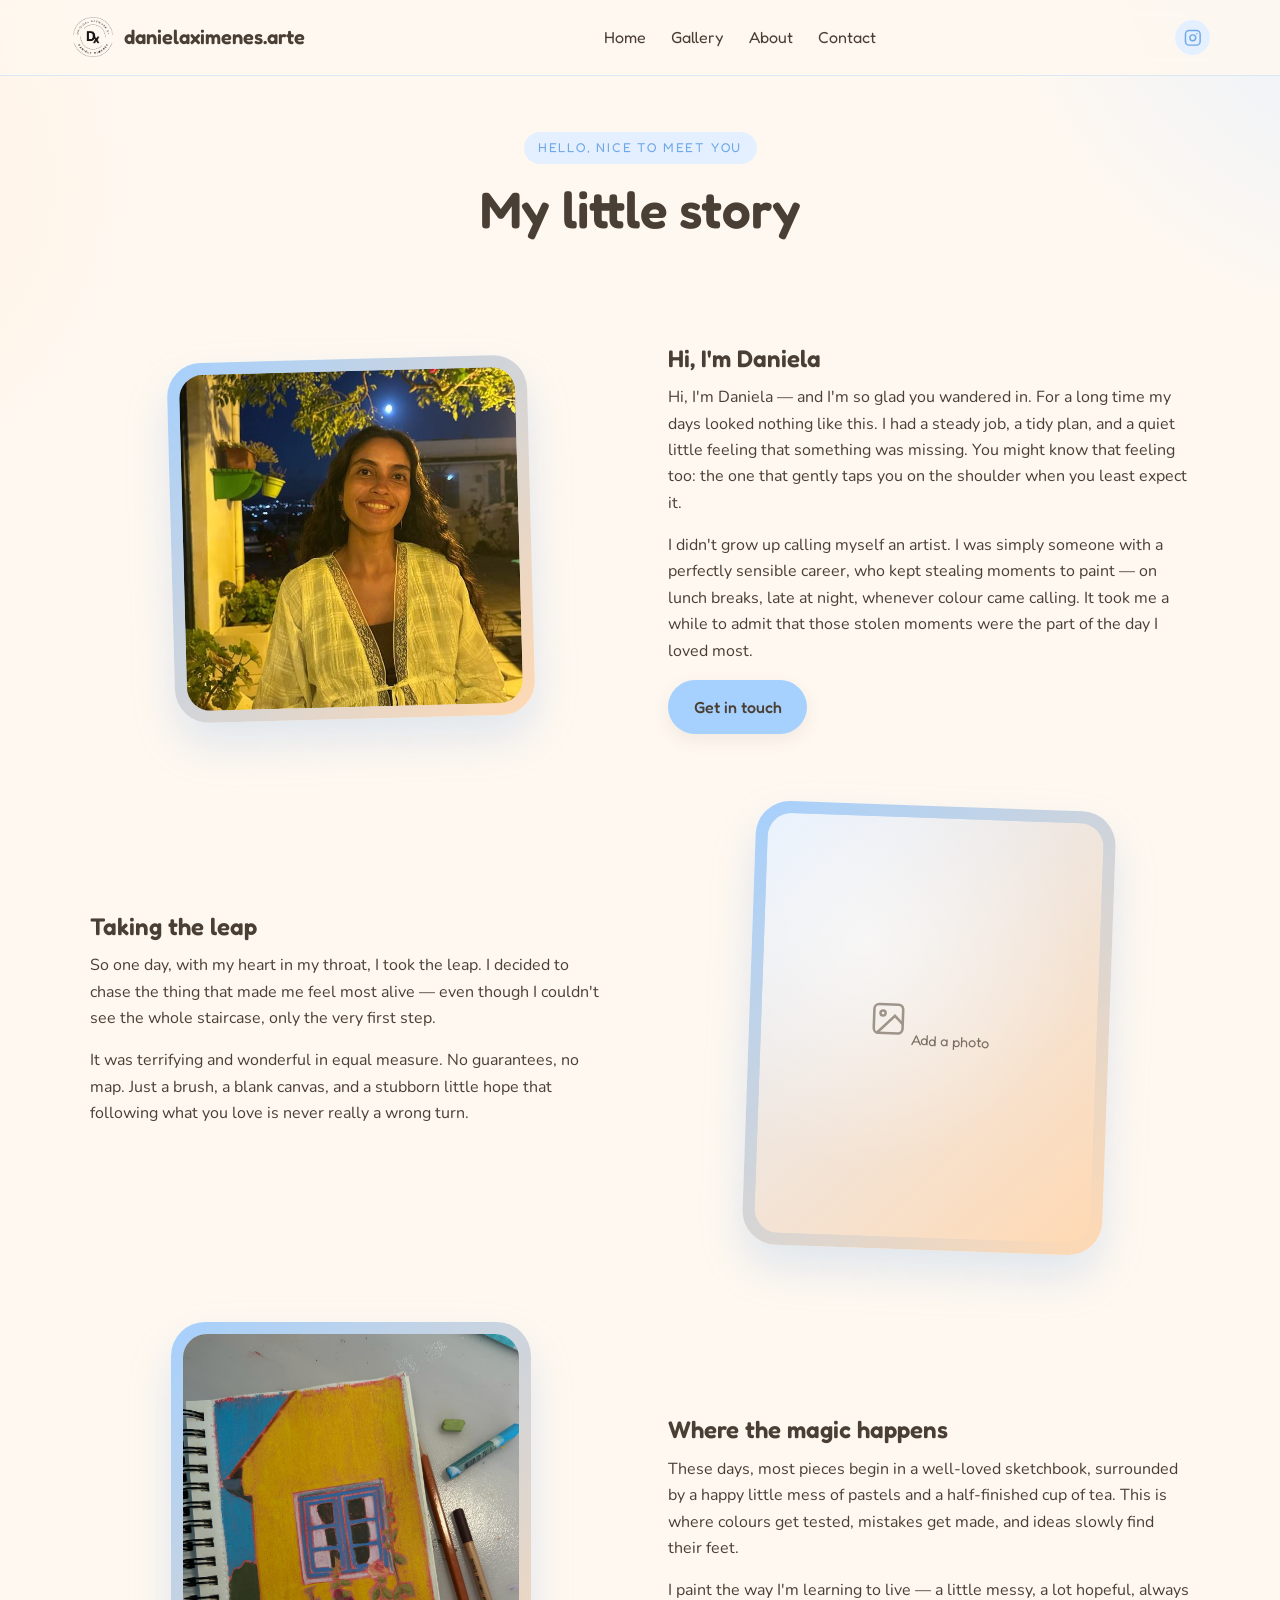
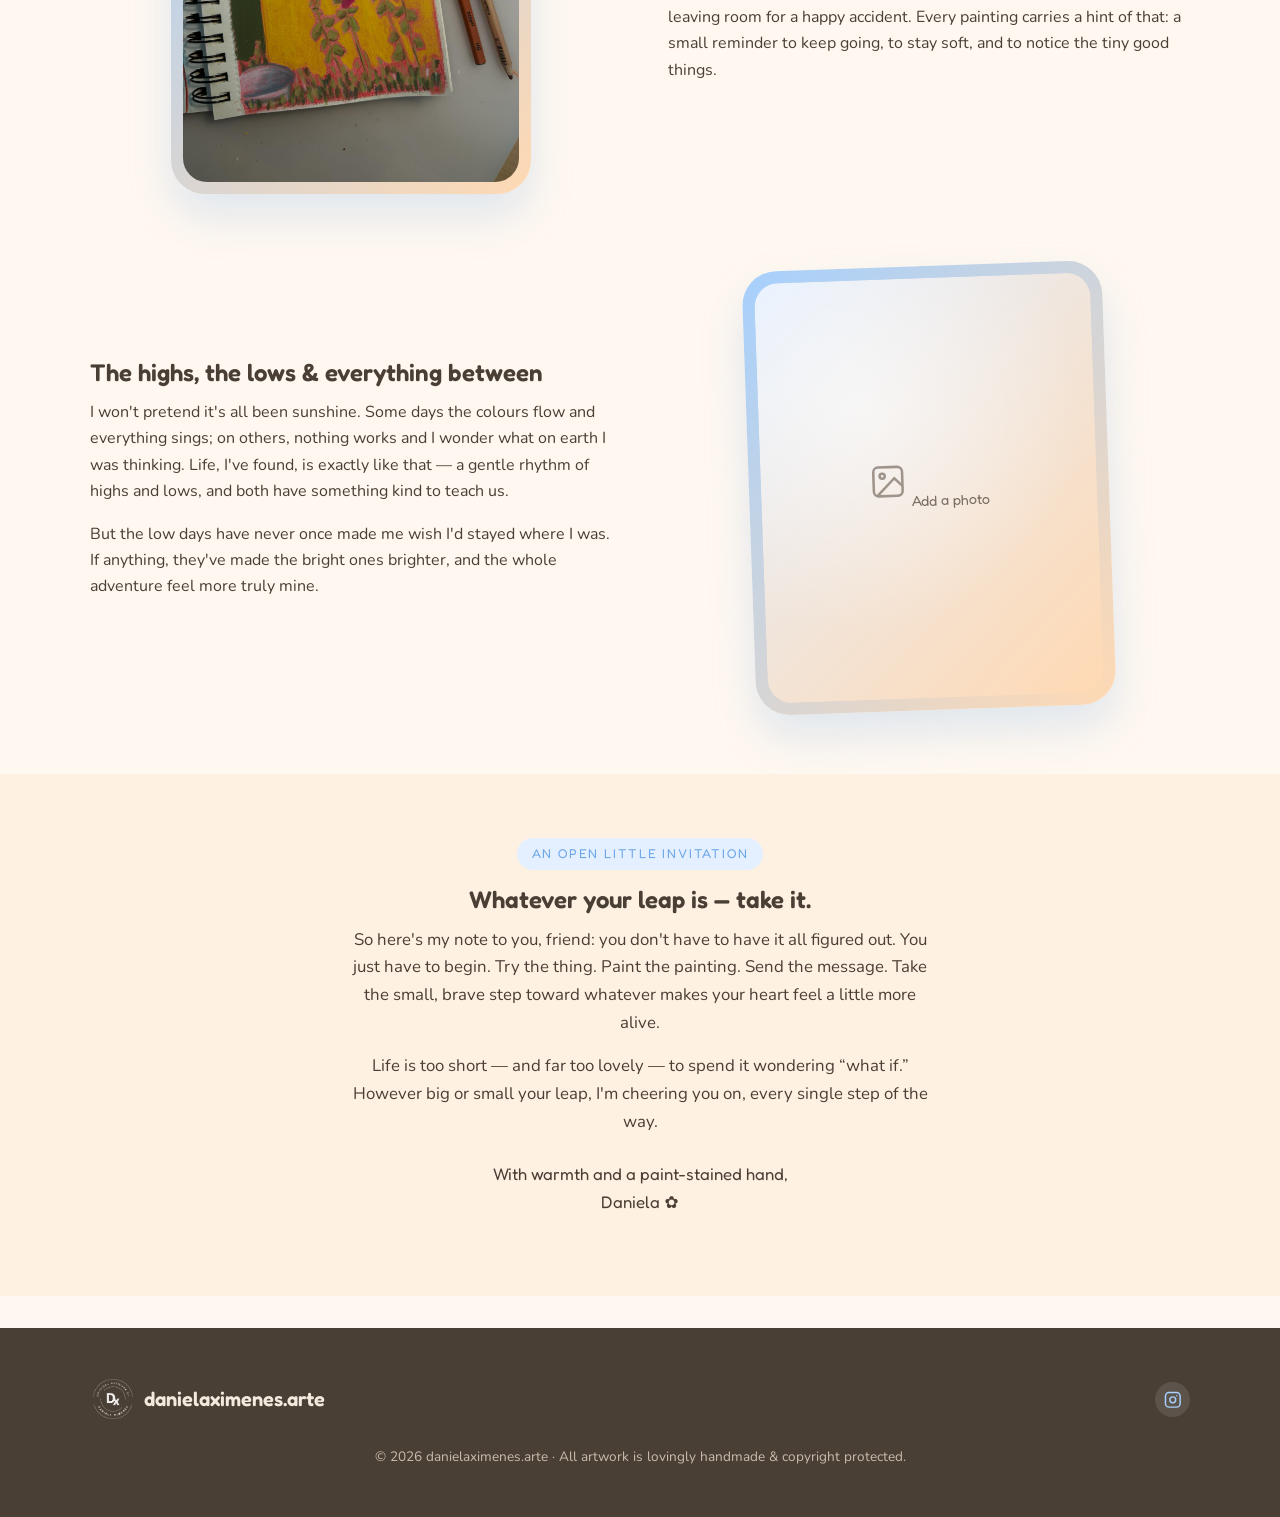
==== about/index.html @ 9afeb51f "Updated to clean browser links" ====
<!DOCTYPE html>
<html lang="en">
<head>
  <meta charset="UTF-8" />
  <meta name="viewport" content="width=device-width, initial-scale=1.0" />
  <title>About — danielaximenes.arte</title>
  <meta name="description" content="The story behind the art of danielaximenes.arte." />
  <link rel="icon" type="image/png" href="/assets/logo.png" />
  <link rel="preconnect" href="https://fonts.googleapis.com" />
  <link rel="preconnect" href="https://fonts.gstatic.com" crossorigin />
  <link href="https://fonts.googleapis.com/css2?family=Fredoka:wght@400;500;600&family=Nunito:wght@400;600;700&display=swap" rel="stylesheet" />
  <link rel="stylesheet" href="/css/styles.css" />
</head>
<body>

  <header class="site-header">
    <div class="container nav">
      <a class="brand-mark" href="/"><img class="brand-logo" src="/assets/logo.png" alt="danielaximenes.arte" /> danielaximenes.arte</a>
      <ul class="nav-links" id="navLinks">
        <li><a href="/">Home</a></li>
        <li><a href="/gallery/">Gallery</a></li>
        <li><a href="/about/">About</a></li>
        <li><a href="/contact/">Contact</a></li>
      </ul>
      <div class="nav-social">
        <a class="icon-link" href="https://www.instagram.com/danielaximenes.arte/" target="_blank" rel="noopener" aria-label="Instagram"><svg viewBox="0 0 24 24" fill="none" stroke="currentColor" stroke-width="2"><rect x="2" y="2" width="20" height="20" rx="5"/><circle cx="12" cy="12" r="4"/><circle cx="17.5" cy="6.5" r="1" fill="currentColor" stroke="none"/></svg></a>
      </div>
      <button class="nav-toggle" id="navToggle" aria-label="Open menu" aria-expanded="false">
        <svg viewBox="0 0 24 24" fill="none" stroke="currentColor" stroke-width="2"><line x1="3" y1="7" x2="21" y2="7"/><line x1="3" y1="12" x2="21" y2="12"/><line x1="3" y1="17" x2="21" y2="17"/></svg>
      </button>
    </div>
  </header>

  <section class="page-hero">
    <div class="container reveal">
      <span class="eyebrow">hello, nice to meet you</span>
      <h1>My little story</h1>
    </div>
  </section>

  <section class="section">
    <div class="container">
      <!-- Row 1: photo | text -->
      <div class="story reveal">
        <div class="photo-frame photo-frame--tilt story-media">
          <img src="/assets/artist-pic.JPG" alt="Daniela, the artist" />
        </div>
        <div class="story-text">
          <h2>Hi, I'm Daniela</h2>
          <p>
            Hi, I'm Daniela — and I'm so glad you wandered in. For a long time my
            days looked nothing like this. I had a steady job, a tidy plan, and a
            quiet little feeling that something was missing. You might know that
            feeling too: the one that gently taps you on the shoulder when you least
            expect it.
          </p>
          <p>
            I didn't grow up calling myself an artist. I was simply someone with a
            perfectly sensible career, who kept stealing moments to paint — on lunch
            breaks, late at night, whenever colour came calling. It took me a while
            to admit that those stolen moments were the part of the day I loved most.
          </p>
          <a class="btn btn-primary" href="/contact/">Get in touch</a>
        </div>
      </div>

      <!-- Row 2: text | photo (placeholder, tilted) -->
      <div class="story reveal">
        <div class="story-text">
          <h2>Taking the leap</h2>
          <p>
            So one day, with my heart in my throat, I took the leap. I decided to
            chase the thing that made me feel most alive — even though I couldn't
            see the whole staircase, only the very first step.
          </p>
          <p>
            It was terrifying and wonderful in equal measure. No guarantees, no map.
            Just a brush, a blank canvas, and a stubborn little hope that following
            what you love is never really a wrong turn.
          </p>
        </div>
        <div class="photo-frame photo-frame--tilt story-media" style="transform: rotate(2deg);">
          <div class="img-placeholder" style="border-radius: calc(var(--radius-lg) - 10px);">
            <div>
              <svg viewBox="0 0 24 24" fill="none" stroke="currentColor" stroke-width="1.6"><rect x="3" y="3" width="18" height="18" rx="3"/><circle cx="8.5" cy="8.5" r="1.6"/><path d="M21 15l-5-5L5 21"/></svg>
              <span>Add a photo</span>
            </div>
          </div>
        </div>
      </div>

      <!-- Row 3: photo | text -->
      <div class="story reveal">
        <div class="photo-frame story-media">
          <img src="/assets/behindthescenes.jpeg" alt="Daniela's sketchbook with a work in progress and pastels" />
        </div>
        <div class="story-text">
          <h2>Where the magic happens</h2>
          <p>
            These days, most pieces begin in a well-loved sketchbook, surrounded by
            a happy little mess of pastels and a half-finished cup of tea. This is
            where colours get tested, mistakes get made, and ideas slowly find their
            feet.
          </p>
          <p>
            I paint the way I'm learning to live — a little messy, a lot hopeful,
            always leaving room for a happy accident. Every painting carries a hint
            of that: a small reminder to keep going, to stay soft, and to notice the
            tiny good things.
          </p>
        </div>
      </div>

      <!-- Row 4: text | photo (placeholder, tilted) -->
      <div class="story reveal">
        <div class="story-text">
          <h2>The highs, the lows &amp; everything between</h2>
          <p>
            I won't pretend it's all been sunshine. Some days the colours flow and
            everything sings; on others, nothing works and I wonder what on earth I
            was thinking. Life, I've found, is exactly like that — a gentle rhythm of
            highs and lows, and both have something kind to teach us.
          </p>
          <p>
            But the low days have never once made me wish I'd stayed where I was. If
            anything, they've made the bright ones brighter, and the whole adventure
            feel more truly mine.
          </p>
        </div>
        <div class="photo-frame photo-frame--tilt story-media" style="transform: rotate(-2deg);">
          <div class="img-placeholder" style="border-radius: calc(var(--radius-lg) - 10px);">
            <div>
              <svg viewBox="0 0 24 24" fill="none" stroke="currentColor" stroke-width="1.6"><rect x="3" y="3" width="18" height="18" rx="3"/><circle cx="8.5" cy="8.5" r="1.6"/><path d="M21 15l-5-5L5 21"/></svg>
              <span>Add a photo</span>
            </div>
          </div>
        </div>
      </div>
    </div>
  </section>

  <section class="section section--warm">
    <div class="container prose reveal" style="text-align:center;">
      <span class="eyebrow">an open little invitation</span>
      <h2>Whatever your leap is — take it.</h2>
      <p>
        So here's my note to you, friend: you don't have to have it all figured out.
        You just have to begin. Try the thing. Paint the painting. Send the message.
        Take the small, brave step toward whatever makes your heart feel a little
        more alive.
      </p>
      <p>
        Life is too short — and far too lovely — to spend it wondering “what if.”
        However big or small your leap, I'm cheering you on, every single step of
        the way.
      </p>
      <p style="margin-top:1.6rem; font-family: var(--font-display);">
        With warmth and a paint-stained hand,<br>Daniela ✿
      </p>
    </div>
  </section>

  <footer class="site-footer">
    <div class="container">
      <div class="footer-grid">
        <a class="brand-mark" href="/" style="color:#F3E9DD;"><img class="brand-logo" src="/assets/logo.png" alt="danielaximenes.arte" /> danielaximenes.arte</a>
        <div class="footer-social">
          <a class="icon-link" href="https://www.instagram.com/danielaximenes.arte/" target="_blank" rel="noopener" aria-label="Instagram"><svg viewBox="0 0 24 24" fill="none" stroke="currentColor" stroke-width="2"><rect x="2" y="2" width="20" height="20" rx="5"/><circle cx="12" cy="12" r="4"/><circle cx="17.5" cy="6.5" r="1" fill="currentColor" stroke="none"/></svg></a>
        </div>
      </div>
      <p class="footer-note">© <span id="year"></span> danielaximenes.arte · All artwork is lovingly handmade &amp; copyright protected.</p>
    </div>
  </footer>

  <script src="/js/main.js"></script>
</body>
</html>
---- css/styles.css ----
/* ============================================================
   danielaximenes.arte — cozy art-exposure site
   Theme lives here. Change the colors/fonts in :root below.
   ============================================================ */

:root {
  /* --- Main color (as requested) --- */
  --brand: #A6D0FD;          /* soft periwinkle blue */
  --brand-deep: #6FA8E8;     /* darker blue for accents/links */
  --brand-soft: #E4F0FF;     /* very pale blue washes */

  /* --- Warm & cozy companions --- */
  --cream: #FFF8F0;          /* page background */
  --cream-2: #FFF1E2;        /* alternating section background */
  --peach: #FFD9B3;          /* warm accent */
  --peach-deep: #F7B27A;     /* warm accent, stronger */
  --ink: #4A3F35;            /* warm brown text */
  --ink-soft: #7A6E62;       /* muted text */

  /* --- Shape & feel --- */
  --radius: 22px;
  --radius-lg: 34px;
  --shadow: 0 14px 30px rgba(74, 63, 53, 0.10);
  --shadow-soft: 0 6px 18px rgba(74, 63, 53, 0.08);
  --shadow-lift: 0 22px 44px rgba(111, 168, 232, 0.22);

  --font-display: "Fredoka", "Quicksand", system-ui, sans-serif;
  --font-body: "Nunito", system-ui, sans-serif;

  --maxw: 1140px;
}

/* gallery page only: plain white background */
body.gallery-page { background: #fff; background-image: none; }

/* ---------- Reset-ish ---------- */
*, *::before, *::after { box-sizing: border-box; }

html { scroll-behavior: smooth; }

body {
  margin: 0;
  font-family: var(--font-body);
  color: var(--ink);
  background: var(--cream);
  line-height: 1.65;
  -webkit-font-smoothing: antialiased;
  /* gentle organic background tint */
  background-image:
    radial-gradient(60rem 60rem at 110% -10%, var(--brand-soft) 0%, transparent 45%),
    radial-gradient(50rem 50rem at -15% 20%, #FFEFDD 0%, transparent 40%);
  background-attachment: fixed;
}

h1, h2, h3 {
  font-family: var(--font-display);
  font-weight: 600;
  line-height: 1.15;
  color: var(--ink);
  margin: 0 0 .5em;
}

p { margin: 0 0 1rem; }

a { color: var(--brand-deep); text-decoration: none; }
a:hover { text-decoration: underline; }

img { max-width: 100%; display: block; }

.container {
  width: 100%;
  max-width: var(--maxw);
  margin: 0 auto;
  padding: 0 1.25rem;
}

.eyebrow {
  display: inline-block;
  font-family: var(--font-display);
  font-size: .8rem;
  letter-spacing: .14em;
  text-transform: uppercase;
  color: var(--brand-deep);
  background: var(--brand-soft);
  padding: .35rem .9rem;
  border-radius: 999px;
  margin-bottom: 1rem;
}

/* ---------- Buttons ---------- */
.btn {
  display: inline-block;
  font-family: var(--font-display);
  font-weight: 500;
  font-size: 1rem;
  padding: .85rem 1.6rem;
  border-radius: 999px;
  border: none;
  cursor: pointer;
  transition: transform .18s ease, box-shadow .18s ease, background .18s ease;
}
.btn:hover { text-decoration: none; transform: translateY(-2px); }

.btn-primary {
  background: var(--brand);
  color: var(--ink);
  box-shadow: var(--shadow-soft);
}
.btn-primary:hover { background: var(--brand-deep); color: #fff; box-shadow: var(--shadow-lift); }

.btn-ghost {
  background: transparent;
  color: var(--ink);
  border: 2px solid var(--peach-deep);
}
.btn-ghost:hover { background: var(--peach); }

/* ============================================================
   HEADER / NAV
   ============================================================ */
.site-header {
  position: sticky;
  top: 0;
  z-index: 50;
  background: rgba(255, 248, 240, 0.82);
  backdrop-filter: blur(10px);
  border-bottom: 1px solid rgba(166, 208, 253, 0.4);
}
.nav {
  display: flex;
  align-items: center;
  justify-content: space-between;
  gap: 1rem;
  padding: .9rem 0;
}
.brand-mark {
  font-family: var(--font-display);
  font-weight: 600;
  font-size: 1.25rem;
  color: var(--ink);
  display: inline-flex;
  align-items: center;
  gap: .5rem;
}
.brand-mark:hover { text-decoration: none; }
.brand-dot {
  width: 1.6rem; height: 1.6rem;
  border-radius: 50%;
  background: var(--brand);
  display: inline-block;
  box-shadow: inset -4px -4px 0 rgba(111,168,232,.35);
}
/* circular badge logo in the header */
.brand-logo {
  height: 46px;
  width: 46px;
  border-radius: 50%;
  display: inline-block;
}
/* footer sits on a dark background, so flip the black logo to white */
.site-footer .brand-logo { filter: brightness(0) invert(1); }

.nav-links {
  display: flex;
  align-items: center;
  gap: 1.6rem;
  list-style: none;
  margin: 0; padding: 0;
}
.nav-links a {
  font-family: var(--font-display);
  color: var(--ink);
  font-size: 1rem;
}
.nav-links a:hover { color: var(--brand-deep); text-decoration: none; }

.nav-social { display: flex; gap: .65rem; align-items: center; }
.icon-link {
  width: 2.2rem; height: 2.2rem;
  display: grid; place-items: center;
  border-radius: 50%;
  background: var(--brand-soft);
  color: var(--brand-deep);
  transition: transform .18s ease, background .18s ease;
}
.icon-link:hover { transform: translateY(-2px) rotate(-6deg); background: var(--brand); color: #fff; text-decoration: none; }
.icon-link svg { width: 1.1rem; height: 1.1rem; }

.nav-toggle {
  display: none;
  background: var(--brand-soft);
  border: none;
  border-radius: 14px;
  width: 2.6rem; height: 2.6rem;
  cursor: pointer;
  color: var(--ink);
}
.nav-toggle svg { width: 1.4rem; height: 1.4rem; margin: 0 auto; }

/* ============================================================
   HERO
   ============================================================ */
.hero { padding: 3.5rem 0 4rem; }
.hero-grid {
  display: grid;
  grid-template-columns: 1.05fr 1fr;
  gap: 3rem;
  align-items: center;
}
.hero h1 {
  font-size: clamp(2.4rem, 5vw, 3.6rem);
}
.hero h1 .squiggle { color: var(--peach-deep); }
.hero-lead {
  font-size: 1.18rem;
  color: var(--ink-soft);
  max-width: 34ch;
}
.hero-cta { display: flex; gap: .9rem; flex-wrap: wrap; margin-top: 1.4rem; }

/* Video placeholder card */
.video-card {
  position: relative;
  border-radius: var(--radius-lg);
  padding: 14px;
  background: linear-gradient(135deg, var(--brand) 0%, var(--peach) 100%);
  box-shadow: var(--shadow-lift);
  transform: rotate(-1.2deg);
}
.video-frame {
  aspect-ratio: 3 / 2;
  border-radius: calc(var(--radius-lg) - 12px);
  background:
    repeating-linear-gradient(45deg, rgba(255,255,255,.35) 0 14px, transparent 14px 28px),
    var(--brand-soft);
  display: grid;
  place-items: center;
  text-align: center;
  overflow: hidden;
  position: relative;            /* anchor the video for the shift below */
}
/* The clip is portrait, so it's taller than this wide box and the top/bottom get
   cropped. We force its true shape (9:16) and slide it with translateY instead of
   object-position (which misbehaves on rotated videos).
   --- TO ADJUST: change the translateY value below ---
   0% shows the very top; more negative pushes the content UP (reveals lower part). */
.video-frame video {
  position: absolute;
  top: 0;
  left: 0;
  width: 100%;
  aspect-ratio: 9 / 16;
  height: auto;
  object-fit: cover;
  transform: translateY(-20%);
}
.play-badge {
  width: 5rem; height: 5rem;
  border-radius: 50%;
  background: #fff;
  display: grid; place-items: center;
  box-shadow: var(--shadow);
  margin: 0 auto .75rem;
}
.play-badge svg { width: 2rem; height: 2rem; color: var(--brand-deep); margin-left: 4px; }
.video-caption { font-family: var(--font-display); color: var(--ink-soft); font-size: .95rem; }
.placeholder-hint { font-size: .8rem; color: var(--ink-soft); opacity: .8; }

/* ============================================================
   SECTIONS
   ============================================================ */
.section { padding: 4rem 0; }
.section--warm { background: var(--cream-2); }
.section-head { text-align: center; max-width: 46ch; margin: 0 auto 2.5rem; }
.section-head h2 { font-size: clamp(1.9rem, 4vw, 2.6rem); }
.section-head p { color: var(--ink-soft); }

/* wavy divider */
.wave-divider { display: block; width: 100%; height: 40px; color: var(--cream-2); }

/* ---------- Gallery grid + cards ---------- */
.gallery-grid {
  display: grid;
  grid-template-columns: repeat(auto-fill, minmax(260px, 1fr));
  gap: 1.8rem;
}
.art-card {
  background: #fff;
  border-radius: var(--radius);
  overflow: hidden;
  box-shadow: var(--shadow-soft);
  transition: transform .2s ease, box-shadow .2s ease;
  display: flex;
  flex-direction: column;
}
.art-card:nth-child(even) { transform: rotate(.6deg); }
.art-card:nth-child(odd)  { transform: rotate(-.6deg); }
.art-card:hover { transform: translateY(-6px) rotate(0); box-shadow: var(--shadow-lift); }

/* the image placeholder (swap the inner div for an <img>) */
.img-placeholder {
  aspect-ratio: 4 / 5;
  background:
    radial-gradient(circle at 30% 30%, rgba(255,255,255,.6), transparent 60%),
    linear-gradient(135deg, var(--brand-soft), var(--peach));
  display: grid;
  place-items: center;
  text-align: center;
  color: var(--ink-soft);
  padding: 1rem;
}
.img-placeholder svg { width: 2.4rem; height: 2.4rem; opacity: .7; margin-bottom: .4rem; }
.img-placeholder span { font-family: var(--font-display); font-size: .9rem; }
.img-placeholder img { width: 100%; height: 100%; object-fit: cover; }

.art-body { padding: 1.1rem 1.25rem 1.4rem; }
.art-body h3 { font-size: 1.2rem; margin-bottom: .3rem; }
.art-meta { font-size: .82rem; color: var(--brand-deep); font-family: var(--font-display); margin-bottom: .5rem; }
.art-desc { color: var(--ink-soft); font-size: .96rem; margin: 0; }

/* ---------- About teaser ---------- */
.about-grid {
  display: grid;
  grid-template-columns: 320px 1fr;
  gap: 2.5rem;
  align-items: center;
}
.portrait-placeholder {
  aspect-ratio: 1 / 1;
  border-radius: var(--radius-lg);
  background: linear-gradient(135deg, var(--peach), var(--brand));
  display: grid; place-items: center;
  color: #fff;
  box-shadow: var(--shadow);
  transform: rotate(-2deg);
}
.portrait-placeholder svg { width: 3rem; height: 3rem; opacity: .85; }

/* ---------- Alternating story rows (About page) ---------- */
.story {
  display: grid;
  grid-template-columns: 1fr 1fr;
  gap: 3.5rem;
  align-items: center;
}
.story + .story { margin-top: 4.5rem; }
.story-media { justify-self: center; width: 100%; max-width: 360px; }

/* warm gradient photo frame (echoes the hero video card) */
.photo-frame {
  border-radius: var(--radius-lg);
  padding: 12px;
  background: linear-gradient(135deg, var(--brand), var(--peach));
  box-shadow: var(--shadow-lift);
}
.photo-frame img {
  display: block;
  width: 100%;
  border-radius: calc(var(--radius-lg) - 10px);
}
/* the behind-the-scenes photo is already shot at an angle, so only this one tilts */
.photo-frame--tilt { transform: rotate(-1.5deg); }

@media (max-width: 760px) {
  .story { grid-template-columns: 1fr; gap: 1.8rem; }
  .story + .story { margin-top: 3rem; }
  .story-media { max-width: 300px; order: -1; }   /* image first on mobile */
}
.about-photo figcaption {
  font-family: var(--font-display);
  color: var(--ink-soft);
  font-size: .85rem;
  text-align: center;
  margin-top: 1rem;
}

/* ---------- Say hello strip ---------- */
.hello {
  background: var(--brand);
  border-radius: var(--radius-lg);
  padding: 3rem 2rem;
  text-align: center;
  box-shadow: var(--shadow);
  background-image: radial-gradient(circle at 0% 0%, rgba(255,255,255,.35), transparent 40%);
}
.hello h2 { color: var(--ink); }
.hello-form {
  display: flex;
  gap: .6rem;
  justify-content: center;
  flex-wrap: wrap;
  margin-top: 1.2rem;
}
.hello-form input {
  font-family: var(--font-body);
  font-size: 1rem;
  padding: .8rem 1.1rem;
  border-radius: 999px;
  border: 2px solid #fff;
  background: #fff;
  min-width: 260px;
  color: var(--ink);
}
.hello-form input:focus { outline: 2px solid var(--brand-deep); }

/* ============================================================
   FOOTER
   ============================================================ */
.site-footer {
  background: var(--ink);
  color: #F3E9DD;
  padding: 3rem 0 2rem;
  margin-top: 2rem;
}
.footer-grid {
  display: flex;
  flex-wrap: wrap;
  gap: 1.5rem;
  justify-content: space-between;
  align-items: center;
}
.site-footer a { color: var(--brand); }
.footer-social { display: flex; gap: .7rem; }
.site-footer .icon-link { background: rgba(255,255,255,.1); color: var(--brand); }
.site-footer .icon-link:hover { background: var(--brand); color: var(--ink); }
.footer-note { font-size: .85rem; color: #C9BCAE; margin-top: 1.5rem; text-align: center; }

/* ============================================================
   Simple page header (stub pages)
   ============================================================ */
.page-hero {
  text-align: center;
  padding: 3.5rem 0 1rem;
}
.page-hero h1 { font-size: clamp(2.2rem, 5vw, 3.2rem); }
.page-hero p { color: var(--ink-soft); max-width: 50ch; margin: 0 auto; }

.prose { max-width: 62ch; margin: 0 auto; }
.prose p { font-size: 1.05rem; }

/* logo flourish where the contact form used to be */
.contact-logo { text-align: center; margin-top: 2.5rem; }
.contact-logo img { width: clamp(180px, 40vw, 260px); height: auto; display: inline-block; }

/* contact rows */
.contact-list { list-style: none; padding: 0; margin: 1.5rem 0; }
.contact-list li {
  display: flex; align-items: center; gap: .8rem;
  background: #fff;
  padding: 1rem 1.2rem;
  border-radius: var(--radius);
  box-shadow: var(--shadow-soft);
  margin-bottom: .8rem;
}
.contact-list .icon-link { flex: none; }

/* ---------- Scroll reveal ---------- */
.reveal { opacity: 0; transform: translateY(18px); transition: opacity .6s ease, transform .6s ease; }
.reveal.is-visible { opacity: 1; transform: none; }
@media (prefers-reduced-motion: reduce) {
  .reveal { opacity: 1; transform: none; transition: none; }
  html { scroll-behavior: auto; }
}

/* ============================================================
   RESPONSIVE
   ============================================================ */
@media (max-width: 860px) {
  .hero-grid { grid-template-columns: 1fr; gap: 2rem; }
  .video-card { transform: rotate(-1deg); max-width: 520px; }
  .about-grid { grid-template-columns: 1fr; }
  .portrait-placeholder { max-width: 260px; margin: 0 auto; }

  .nav-toggle { display: grid; place-items: center; }
  .nav-links {
    display: none;
    position: absolute;
    top: 100%; left: 0; right: 0;
    flex-direction: column;
    gap: .4rem;
    background: var(--cream);
    padding: 1rem 1.25rem 1.4rem;
    box-shadow: var(--shadow);
    border-bottom: 1px solid rgba(166,208,253,.4);
  }
  .nav-links.is-open { display: flex; }
  .nav-social { display: none; }
  .nav { position: relative; }
}
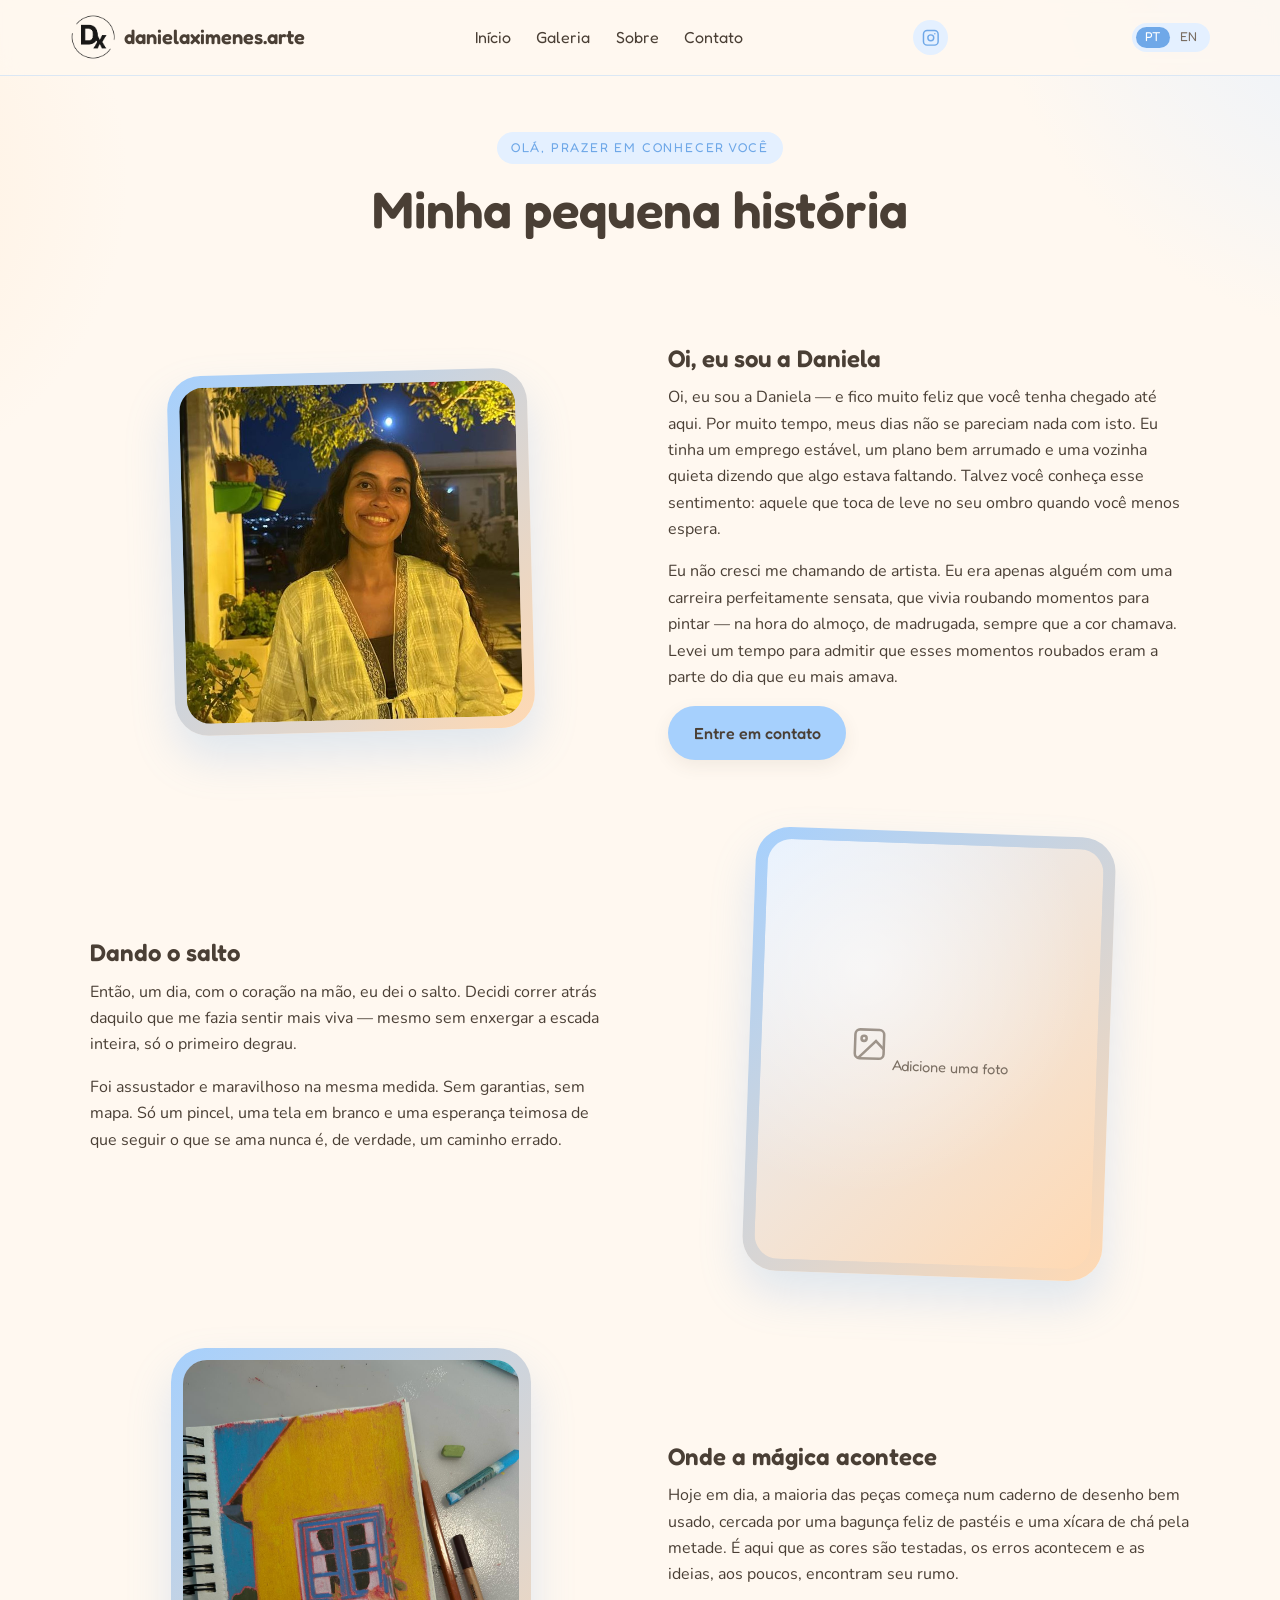
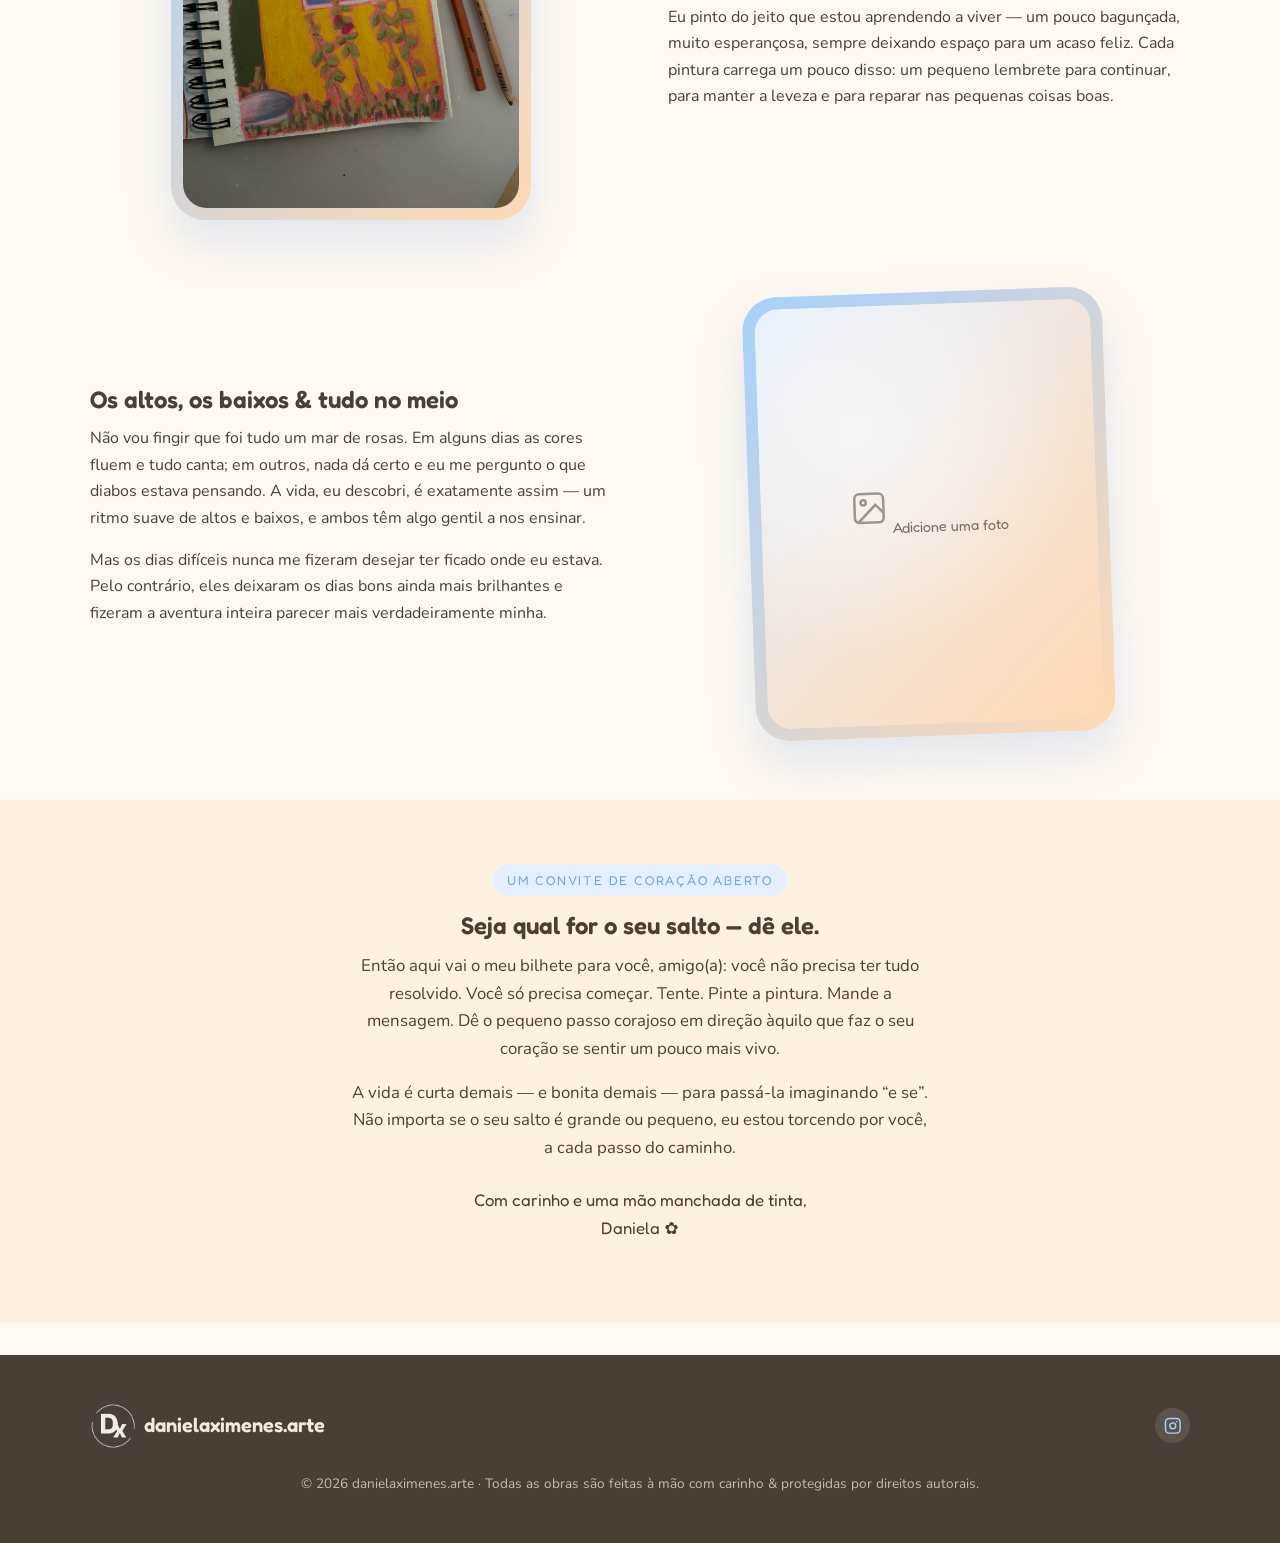
==== commit c9848b30: "EN-PT and new logo" ====
--- a/about/index.html
+++ b/about/index.html
@@ -1,11 +1,11 @@
 <!DOCTYPE html>
-<html lang="en">
+<html lang="pt">
 <head>
   <meta charset="UTF-8" />
   <meta name="viewport" content="width=device-width, initial-scale=1.0" />
-  <title>About — danielaximenes.arte</title>
+  <title data-pt="Sobre — danielaximenes.arte">About — danielaximenes.arte</title>
   <meta name="description" content="The story behind the art of danielaximenes.arte." />
-  <link rel="icon" type="image/png" href="/assets/logo.png" />
+  <link rel="icon" type="image/png" href="/assets/logo-dx.png" />
   <link rel="preconnect" href="https://fonts.googleapis.com" />
   <link rel="preconnect" href="https://fonts.gstatic.com" crossorigin />
   <link href="https://fonts.googleapis.com/css2?family=Fredoka:wght@400;500;600&family=Nunito:wght@400;600;700&display=swap" rel="stylesheet" />
@@ -15,16 +15,19 @@
 
   <header class="site-header">
     <div class="container nav">
-      <a class="brand-mark" href="/"><img class="brand-logo" src="/assets/logo.png" alt="danielaximenes.arte" /> danielaximenes.arte</a>
+      <a class="brand-mark" href="/"><img class="brand-logo" src="/assets/logo-dx.png" alt="danielaximenes.arte" /> danielaximenes.arte</a>
       <ul class="nav-links" id="navLinks">
-        <li><a href="/">Home</a></li>
-        <li><a href="/gallery/">Gallery</a></li>
-        <li><a href="/about/">About</a></li>
-        <li><a href="/contact/">Contact</a></li>
+        <li><a href="/" data-pt="Início">Home</a></li>
+        <li><a href="/gallery/" data-pt="Galeria">Gallery</a></li>
+        <li><a href="/about/" data-pt="Sobre">About</a></li>
+        <li><a href="/contact/" data-pt="Contato">Contact</a></li>
       </ul>
       <div class="nav-social">
         <a class="icon-link" href="https://www.instagram.com/danielaximenes.arte/" target="_blank" rel="noopener" aria-label="Instagram"><svg viewBox="0 0 24 24" fill="none" stroke="currentColor" stroke-width="2"><rect x="2" y="2" width="20" height="20" rx="5"/><circle cx="12" cy="12" r="4"/><circle cx="17.5" cy="6.5" r="1" fill="currentColor" stroke="none"/></svg></a>
       </div>
+      <button class="lang-toggle" id="langToggle" type="button" aria-label="Mudar idioma / Switch language">
+        <span data-lang-opt="pt">PT</span><span data-lang-opt="en">EN</span>
+      </button>
       <button class="nav-toggle" id="navToggle" aria-label="Open menu" aria-expanded="false">
         <svg viewBox="0 0 24 24" fill="none" stroke="currentColor" stroke-width="2"><line x1="3" y1="7" x2="21" y2="7"/><line x1="3" y1="12" x2="21" y2="12"/><line x1="3" y1="17" x2="21" y2="17"/></svg>
       </button>
@@ -33,8 +36,8 @@
 
   <section class="page-hero">
     <div class="container reveal">
-      <span class="eyebrow">hello, nice to meet you</span>
-      <h1>My little story</h1>
+      <span class="eyebrow" data-pt="olá, prazer em conhecer você">hello, nice to meet you</span>
+      <h1 data-pt="Minha pequena história">My little story</h1>
     </div>
   </section>
 
@@ -46,34 +49,34 @@
           <img src="/assets/artist-pic.JPG" alt="Daniela, the artist" />
         </div>
         <div class="story-text">
-          <h2>Hi, I'm Daniela</h2>
-          <p>
+          <h2 data-pt="Oi, eu sou a Daniela">Hi, I'm Daniela</h2>
+          <p data-pt="Oi, eu sou a Daniela — e fico muito feliz que você tenha chegado até aqui. Por muito tempo, meus dias não se pareciam nada com isto. Eu tinha um emprego estável, um plano bem arrumado e uma vozinha quieta dizendo que algo estava faltando. Talvez você conheça esse sentimento: aquele que toca de leve no seu ombro quando você menos espera.">
             Hi, I'm Daniela — and I'm so glad you wandered in. For a long time my
             days looked nothing like this. I had a steady job, a tidy plan, and a
             quiet little feeling that something was missing. You might know that
             feeling too: the one that gently taps you on the shoulder when you least
             expect it.
           </p>
-          <p>
+          <p data-pt="Eu não cresci me chamando de artista. Eu era apenas alguém com uma carreira perfeitamente sensata, que vivia roubando momentos para pintar — na hora do almoço, de madrugada, sempre que a cor chamava. Levei um tempo para admitir que esses momentos roubados eram a parte do dia que eu mais amava.">
             I didn't grow up calling myself an artist. I was simply someone with a
             perfectly sensible career, who kept stealing moments to paint — on lunch
             breaks, late at night, whenever colour came calling. It took me a while
             to admit that those stolen moments were the part of the day I loved most.
           </p>
-          <a class="btn btn-primary" href="/contact/">Get in touch</a>
+          <a class="btn btn-primary" href="/contact/" data-pt="Entre em contato">Get in touch</a>
         </div>
       </div>
 
       <!-- Row 2: text | photo (placeholder, tilted) -->
       <div class="story reveal">
         <div class="story-text">
-          <h2>Taking the leap</h2>
-          <p>
+          <h2 data-pt="Dando o salto">Taking the leap</h2>
+          <p data-pt="Então, um dia, com o coração na mão, eu dei o salto. Decidi correr atrás daquilo que me fazia sentir mais viva — mesmo sem enxergar a escada inteira, só o primeiro degrau.">
             So one day, with my heart in my throat, I took the leap. I decided to
             chase the thing that made me feel most alive — even though I couldn't
             see the whole staircase, only the very first step.
           </p>
-          <p>
+          <p data-pt="Foi assustador e maravilhoso na mesma medida. Sem garantias, sem mapa. Só um pincel, uma tela em branco e uma esperança teimosa de que seguir o que se ama nunca é, de verdade, um caminho errado.">
             It was terrifying and wonderful in equal measure. No guarantees, no map.
             Just a brush, a blank canvas, and a stubborn little hope that following
             what you love is never really a wrong turn.
@@ -83,7 +86,7 @@
           <div class="img-placeholder" style="border-radius: calc(var(--radius-lg) - 10px);">
             <div>
               <svg viewBox="0 0 24 24" fill="none" stroke="currentColor" stroke-width="1.6"><rect x="3" y="3" width="18" height="18" rx="3"/><circle cx="8.5" cy="8.5" r="1.6"/><path d="M21 15l-5-5L5 21"/></svg>
-              <span>Add a photo</span>
+              <span data-pt="Adicione uma foto">Add a photo</span>
             </div>
           </div>
         </div>
@@ -95,14 +98,14 @@
           <img src="/assets/behindthescenes.jpeg" alt="Daniela's sketchbook with a work in progress and pastels" />
         </div>
         <div class="story-text">
-          <h2>Where the magic happens</h2>
-          <p>
+          <h2 data-pt="Onde a mágica acontece">Where the magic happens</h2>
+          <p data-pt="Hoje em dia, a maioria das peças começa num caderno de desenho bem usado, cercada por uma bagunça feliz de pastéis e uma xícara de chá pela metade. É aqui que as cores são testadas, os erros acontecem e as ideias, aos poucos, encontram seu rumo.">
             These days, most pieces begin in a well-loved sketchbook, surrounded by
             a happy little mess of pastels and a half-finished cup of tea. This is
             where colours get tested, mistakes get made, and ideas slowly find their
             feet.
           </p>
-          <p>
+          <p data-pt="Eu pinto do jeito que estou aprendendo a viver — um pouco bagunçada, muito esperançosa, sempre deixando espaço para um acaso feliz. Cada pintura carrega um pouco disso: um pequeno lembrete para continuar, para manter a leveza e para reparar nas pequenas coisas boas.">
             I paint the way I'm learning to live — a little messy, a lot hopeful,
             always leaving room for a happy accident. Every painting carries a hint
             of that: a small reminder to keep going, to stay soft, and to notice the
@@ -114,14 +117,14 @@
       <!-- Row 4: text | photo (placeholder, tilted) -->
       <div class="story reveal">
         <div class="story-text">
-          <h2>The highs, the lows &amp; everything between</h2>
-          <p>
+          <h2 data-pt="Os altos, os baixos &amp; tudo no meio">The highs, the lows &amp; everything between</h2>
+          <p data-pt="Não vou fingir que foi tudo um mar de rosas. Em alguns dias as cores fluem e tudo canta; em outros, nada dá certo e eu me pergunto o que diabos estava pensando. A vida, eu descobri, é exatamente assim — um ritmo suave de altos e baixos, e ambos têm algo gentil a nos ensinar.">
             I won't pretend it's all been sunshine. Some days the colours flow and
             everything sings; on others, nothing works and I wonder what on earth I
             was thinking. Life, I've found, is exactly like that — a gentle rhythm of
             highs and lows, and both have something kind to teach us.
           </p>
-          <p>
+          <p data-pt="Mas os dias difíceis nunca me fizeram desejar ter ficado onde eu estava. Pelo contrário, eles deixaram os dias bons ainda mais brilhantes e fizeram a aventura inteira parecer mais verdadeiramente minha.">
             But the low days have never once made me wish I'd stayed where I was. If
             anything, they've made the bright ones brighter, and the whole adventure
             feel more truly mine.
@@ -131,7 +134,7 @@
           <div class="img-placeholder" style="border-radius: calc(var(--radius-lg) - 10px);">
             <div>
               <svg viewBox="0 0 24 24" fill="none" stroke="currentColor" stroke-width="1.6"><rect x="3" y="3" width="18" height="18" rx="3"/><circle cx="8.5" cy="8.5" r="1.6"/><path d="M21 15l-5-5L5 21"/></svg>
-              <span>Add a photo</span>
+              <span data-pt="Adicione uma foto">Add a photo</span>
             </div>
           </div>
         </div>
@@ -141,20 +144,20 @@
 
   <section class="section section--warm">
     <div class="container prose reveal" style="text-align:center;">
-      <span class="eyebrow">an open little invitation</span>
-      <h2>Whatever your leap is — take it.</h2>
-      <p>
+      <span class="eyebrow" data-pt="um convite de coração aberto">an open little invitation</span>
+      <h2 data-pt="Seja qual for o seu salto — dê ele.">Whatever your leap is — take it.</h2>
+      <p data-pt="Então aqui vai o meu bilhete para você, amigo(a): você não precisa ter tudo resolvido. Você só precisa começar. Tente. Pinte a pintura. Mande a mensagem. Dê o pequeno passo corajoso em direção àquilo que faz o seu coração se sentir um pouco mais vivo.">
         So here's my note to you, friend: you don't have to have it all figured out.
         You just have to begin. Try the thing. Paint the painting. Send the message.
         Take the small, brave step toward whatever makes your heart feel a little
         more alive.
       </p>
-      <p>
+      <p data-pt="A vida é curta demais — e bonita demais — para passá-la imaginando “e se”. Não importa se o seu salto é grande ou pequeno, eu estou torcendo por você, a cada passo do caminho.">
         Life is too short — and far too lovely — to spend it wondering “what if.”
         However big or small your leap, I'm cheering you on, every single step of
         the way.
       </p>
-      <p style="margin-top:1.6rem; font-family: var(--font-display);">
+      <p style="margin-top:1.6rem; font-family: var(--font-display);" data-pt="Com carinho e uma mão manchada de tinta,<br>Daniela ✿">
         With warmth and a paint-stained hand,<br>Daniela ✿
       </p>
     </div>
@@ -163,12 +166,12 @@
   <footer class="site-footer">
     <div class="container">
       <div class="footer-grid">
-        <a class="brand-mark" href="/" style="color:#F3E9DD;"><img class="brand-logo" src="/assets/logo.png" alt="danielaximenes.arte" /> danielaximenes.arte</a>
+        <a class="brand-mark" href="/" style="color:#F3E9DD;"><img class="brand-logo" src="/assets/logo-dx.png" alt="danielaximenes.arte" /> danielaximenes.arte</a>
         <div class="footer-social">
           <a class="icon-link" href="https://www.instagram.com/danielaximenes.arte/" target="_blank" rel="noopener" aria-label="Instagram"><svg viewBox="0 0 24 24" fill="none" stroke="currentColor" stroke-width="2"><rect x="2" y="2" width="20" height="20" rx="5"/><circle cx="12" cy="12" r="4"/><circle cx="17.5" cy="6.5" r="1" fill="currentColor" stroke="none"/></svg></a>
         </div>
       </div>
-      <p class="footer-note">© <span id="year"></span> danielaximenes.arte · All artwork is lovingly handmade &amp; copyright protected.</p>
+      <p class="footer-note" data-pt="© <span id='year'></span> danielaximenes.arte · Todas as obras são feitas à mão com carinho &amp; protegidas por direitos autorais.">© <span id="year"></span> danielaximenes.arte · All artwork is lovingly handmade &amp; copyright protected.</p>
     </div>
   </footer>
 
--- a/css/styles.css
+++ b/css/styles.css
@@ -486,4 +486,35 @@
   .nav-links.is-open { display: flex; }
   .nav-social { display: none; }
   .nav { position: relative; }
-}
+  .lang-toggle { margin-left: auto; margin-right: .4rem; }
+}
+
+/* ============================================================
+   LANGUAGE TOGGLE (PT / EN)
+   ============================================================ */
+.lang-toggle {
+  display: inline-flex;
+  align-items: center;
+  gap: .1rem;
+  margin-left: .9rem;
+  padding: .25rem;
+  border: none;
+  border-radius: 999px;
+  background: var(--brand-soft);
+  font-family: var(--font-display);
+  font-size: .8rem;
+  line-height: 1;
+  cursor: pointer;
+  transition: background .2s ease;
+}
+.lang-toggle:hover { background: var(--brand); }
+.lang-toggle [data-lang-opt] {
+  padding: .26rem .55rem;
+  border-radius: 999px;
+  color: var(--ink-soft);
+  transition: background .2s ease, color .2s ease;
+}
+.lang-toggle [data-lang-opt].is-active {
+  background: var(--brand-deep);
+  color: #fff;
+}
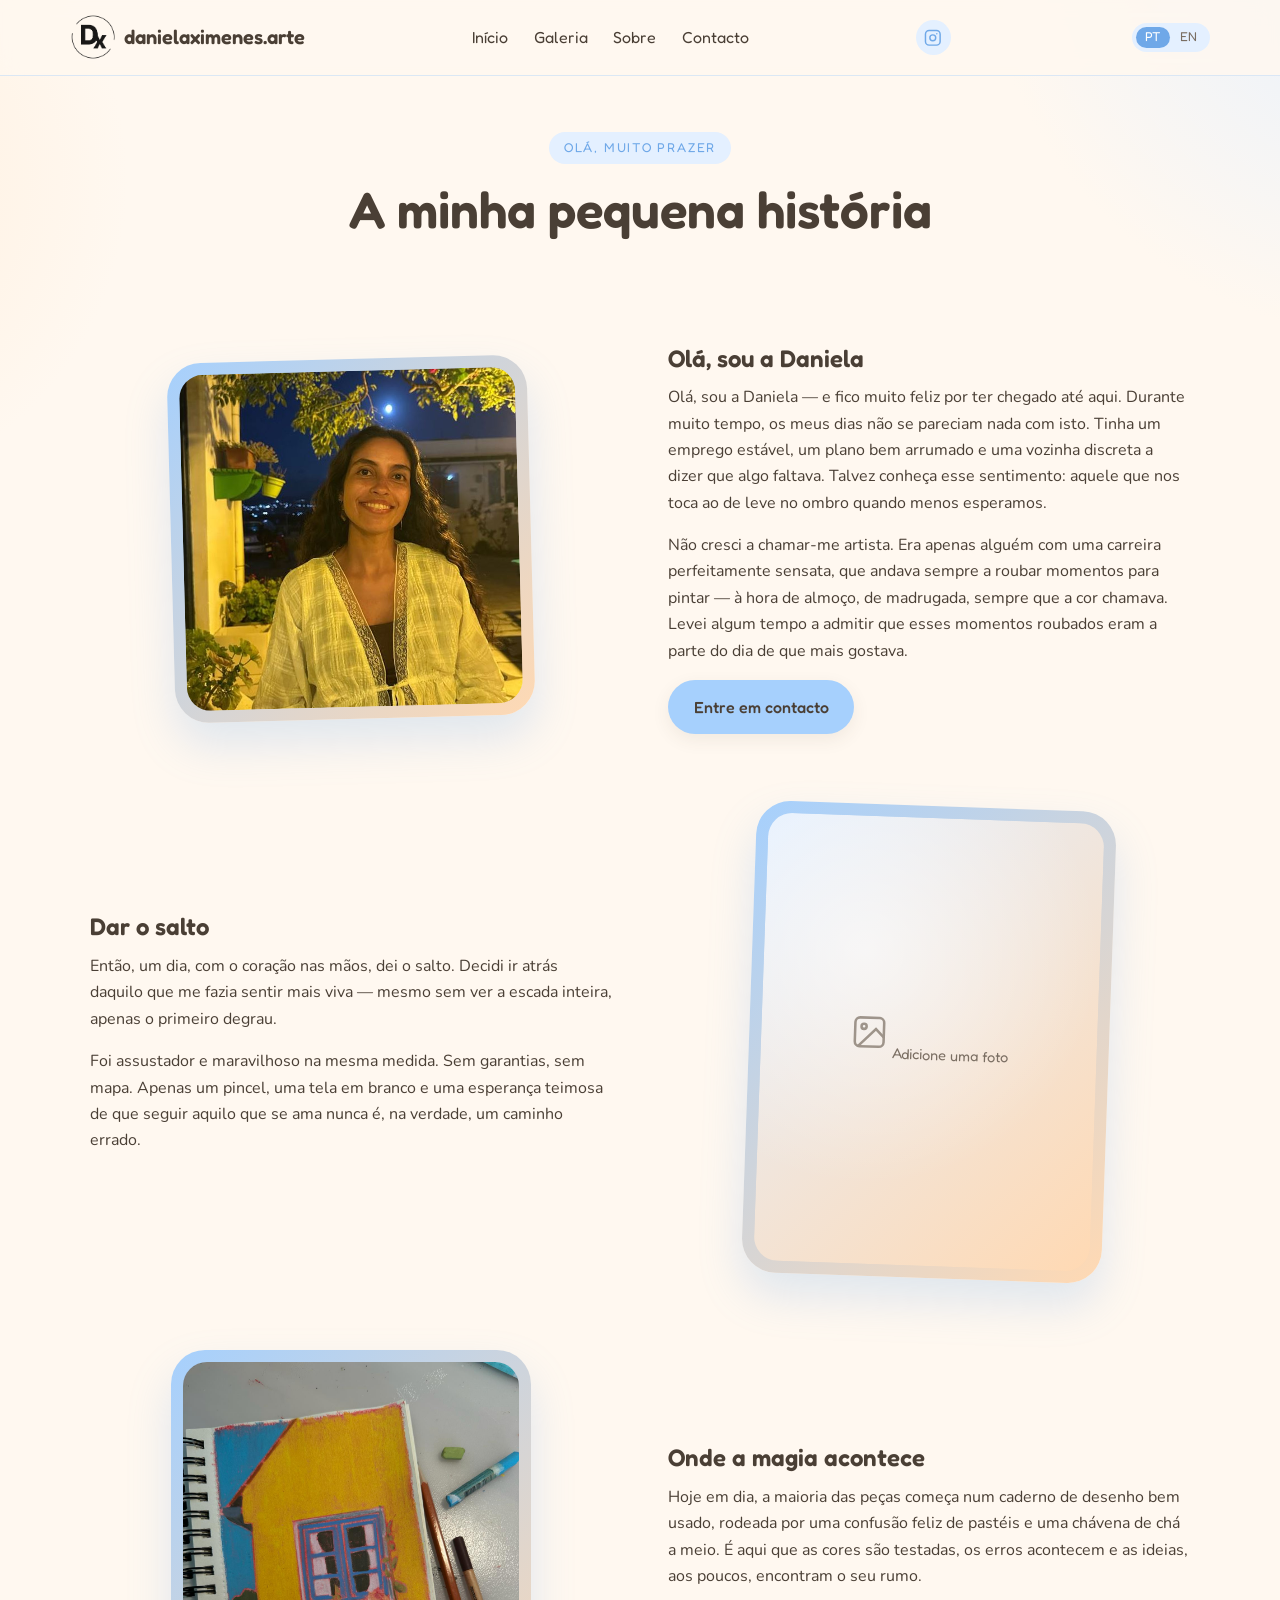
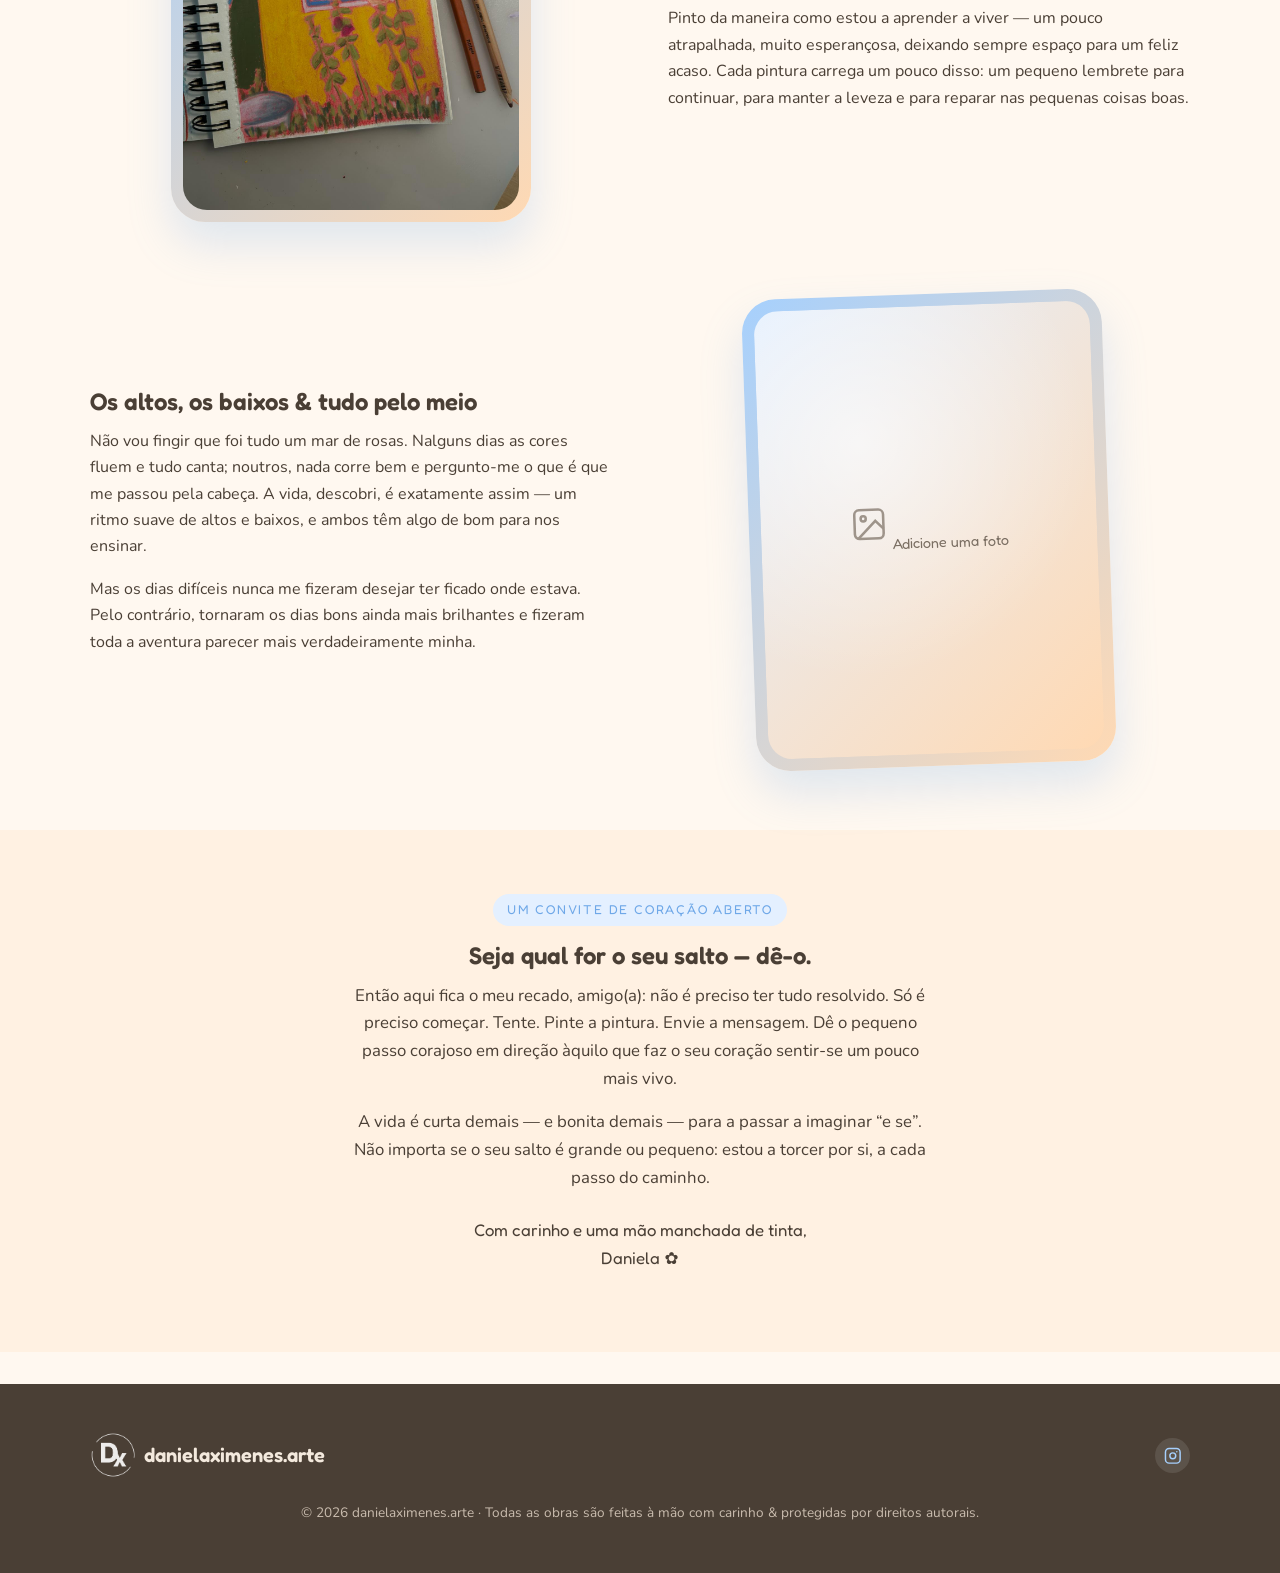
==== commit 2f7896f8: "Corrected portuguese, compressed pictures" ====
--- a/about/index.html
+++ b/about/index.html
@@ -9,7 +9,7 @@
   <link rel="preconnect" href="https://fonts.googleapis.com" />
   <link rel="preconnect" href="https://fonts.gstatic.com" crossorigin />
   <link href="https://fonts.googleapis.com/css2?family=Fredoka:wght@400;500;600&family=Nunito:wght@400;600;700&display=swap" rel="stylesheet" />
-  <link rel="stylesheet" href="/css/styles.css" />
+  <link rel="stylesheet" href="/css/styles.css?v=4" />
 </head>
 <body>
 
@@ -20,7 +20,7 @@
         <li><a href="/" data-pt="Início">Home</a></li>
         <li><a href="/gallery/" data-pt="Galeria">Gallery</a></li>
         <li><a href="/about/" data-pt="Sobre">About</a></li>
-        <li><a href="/contact/" data-pt="Contato">Contact</a></li>
+        <li><a href="/contact/" data-pt="Contacto">Contact</a></li>
       </ul>
       <div class="nav-social">
         <a class="icon-link" href="https://www.instagram.com/danielaximenes.arte/" target="_blank" rel="noopener" aria-label="Instagram"><svg viewBox="0 0 24 24" fill="none" stroke="currentColor" stroke-width="2"><rect x="2" y="2" width="20" height="20" rx="5"/><circle cx="12" cy="12" r="4"/><circle cx="17.5" cy="6.5" r="1" fill="currentColor" stroke="none"/></svg></a>
@@ -36,8 +36,8 @@
 
   <section class="page-hero">
     <div class="container reveal">
-      <span class="eyebrow" data-pt="olá, prazer em conhecer você">hello, nice to meet you</span>
-      <h1 data-pt="Minha pequena história">My little story</h1>
+      <span class="eyebrow" data-pt="olá, muito prazer">hello, nice to meet you</span>
+      <h1 data-pt="A minha pequena história">My little story</h1>
     </div>
   </section>
 
@@ -49,34 +49,34 @@
           <img src="/assets/artist-pic.JPG" alt="Daniela, the artist" />
         </div>
         <div class="story-text">
-          <h2 data-pt="Oi, eu sou a Daniela">Hi, I'm Daniela</h2>
-          <p data-pt="Oi, eu sou a Daniela — e fico muito feliz que você tenha chegado até aqui. Por muito tempo, meus dias não se pareciam nada com isto. Eu tinha um emprego estável, um plano bem arrumado e uma vozinha quieta dizendo que algo estava faltando. Talvez você conheça esse sentimento: aquele que toca de leve no seu ombro quando você menos espera.">
+          <h2 data-pt="Olá, sou a Daniela">Hi, I'm Daniela</h2>
+          <p data-pt="Olá, sou a Daniela — e fico muito feliz por ter chegado até aqui. Durante muito tempo, os meus dias não se pareciam nada com isto. Tinha um emprego estável, um plano bem arrumado e uma vozinha discreta a dizer que algo faltava. Talvez conheça esse sentimento: aquele que nos toca ao de leve no ombro quando menos esperamos.">
             Hi, I'm Daniela — and I'm so glad you wandered in. For a long time my
             days looked nothing like this. I had a steady job, a tidy plan, and a
             quiet little feeling that something was missing. You might know that
             feeling too: the one that gently taps you on the shoulder when you least
             expect it.
           </p>
-          <p data-pt="Eu não cresci me chamando de artista. Eu era apenas alguém com uma carreira perfeitamente sensata, que vivia roubando momentos para pintar — na hora do almoço, de madrugada, sempre que a cor chamava. Levei um tempo para admitir que esses momentos roubados eram a parte do dia que eu mais amava.">
+          <p data-pt="Não cresci a chamar-me artista. Era apenas alguém com uma carreira perfeitamente sensata, que andava sempre a roubar momentos para pintar — à hora de almoço, de madrugada, sempre que a cor chamava. Levei algum tempo a admitir que esses momentos roubados eram a parte do dia de que mais gostava.">
             I didn't grow up calling myself an artist. I was simply someone with a
             perfectly sensible career, who kept stealing moments to paint — on lunch
             breaks, late at night, whenever colour came calling. It took me a while
             to admit that those stolen moments were the part of the day I loved most.
           </p>
-          <a class="btn btn-primary" href="/contact/" data-pt="Entre em contato">Get in touch</a>
+          <a class="btn btn-primary" href="/contact/" data-pt="Entre em contacto">Get in touch</a>
         </div>
       </div>
 
       <!-- Row 2: text | photo (placeholder, tilted) -->
       <div class="story reveal">
         <div class="story-text">
-          <h2 data-pt="Dando o salto">Taking the leap</h2>
-          <p data-pt="Então, um dia, com o coração na mão, eu dei o salto. Decidi correr atrás daquilo que me fazia sentir mais viva — mesmo sem enxergar a escada inteira, só o primeiro degrau.">
+          <h2 data-pt="Dar o salto">Taking the leap</h2>
+          <p data-pt="Então, um dia, com o coração nas mãos, dei o salto. Decidi ir atrás daquilo que me fazia sentir mais viva — mesmo sem ver a escada inteira, apenas o primeiro degrau.">
             So one day, with my heart in my throat, I took the leap. I decided to
             chase the thing that made me feel most alive — even though I couldn't
             see the whole staircase, only the very first step.
           </p>
-          <p data-pt="Foi assustador e maravilhoso na mesma medida. Sem garantias, sem mapa. Só um pincel, uma tela em branco e uma esperança teimosa de que seguir o que se ama nunca é, de verdade, um caminho errado.">
+          <p data-pt="Foi assustador e maravilhoso na mesma medida. Sem garantias, sem mapa. Apenas um pincel, uma tela em branco e uma esperança teimosa de que seguir aquilo que se ama nunca é, na verdade, um caminho errado.">
             It was terrifying and wonderful in equal measure. No guarantees, no map.
             Just a brush, a blank canvas, and a stubborn little hope that following
             what you love is never really a wrong turn.
@@ -98,14 +98,14 @@
           <img src="/assets/behindthescenes.jpeg" alt="Daniela's sketchbook with a work in progress and pastels" />
         </div>
         <div class="story-text">
-          <h2 data-pt="Onde a mágica acontece">Where the magic happens</h2>
-          <p data-pt="Hoje em dia, a maioria das peças começa num caderno de desenho bem usado, cercada por uma bagunça feliz de pastéis e uma xícara de chá pela metade. É aqui que as cores são testadas, os erros acontecem e as ideias, aos poucos, encontram seu rumo.">
+          <h2 data-pt="Onde a magia acontece">Where the magic happens</h2>
+          <p data-pt="Hoje em dia, a maioria das peças começa num caderno de desenho bem usado, rodeada por uma confusão feliz de pastéis e uma chávena de chá a meio. É aqui que as cores são testadas, os erros acontecem e as ideias, aos poucos, encontram o seu rumo.">
             These days, most pieces begin in a well-loved sketchbook, surrounded by
             a happy little mess of pastels and a half-finished cup of tea. This is
             where colours get tested, mistakes get made, and ideas slowly find their
             feet.
           </p>
-          <p data-pt="Eu pinto do jeito que estou aprendendo a viver — um pouco bagunçada, muito esperançosa, sempre deixando espaço para um acaso feliz. Cada pintura carrega um pouco disso: um pequeno lembrete para continuar, para manter a leveza e para reparar nas pequenas coisas boas.">
+          <p data-pt="Pinto da maneira como estou a aprender a viver — um pouco atrapalhada, muito esperançosa, deixando sempre espaço para um feliz acaso. Cada pintura carrega um pouco disso: um pequeno lembrete para continuar, para manter a leveza e para reparar nas pequenas coisas boas.">
             I paint the way I'm learning to live — a little messy, a lot hopeful,
             always leaving room for a happy accident. Every painting carries a hint
             of that: a small reminder to keep going, to stay soft, and to notice the
@@ -117,14 +117,14 @@
       <!-- Row 4: text | photo (placeholder, tilted) -->
       <div class="story reveal">
         <div class="story-text">
-          <h2 data-pt="Os altos, os baixos &amp; tudo no meio">The highs, the lows &amp; everything between</h2>
-          <p data-pt="Não vou fingir que foi tudo um mar de rosas. Em alguns dias as cores fluem e tudo canta; em outros, nada dá certo e eu me pergunto o que diabos estava pensando. A vida, eu descobri, é exatamente assim — um ritmo suave de altos e baixos, e ambos têm algo gentil a nos ensinar.">
+          <h2 data-pt="Os altos, os baixos &amp; tudo pelo meio">The highs, the lows &amp; everything between</h2>
+          <p data-pt="Não vou fingir que foi tudo um mar de rosas. Nalguns dias as cores fluem e tudo canta; noutros, nada corre bem e pergunto-me o que é que me passou pela cabeça. A vida, descobri, é exatamente assim — um ritmo suave de altos e baixos, e ambos têm algo de bom para nos ensinar.">
             I won't pretend it's all been sunshine. Some days the colours flow and
             everything sings; on others, nothing works and I wonder what on earth I
             was thinking. Life, I've found, is exactly like that — a gentle rhythm of
             highs and lows, and both have something kind to teach us.
           </p>
-          <p data-pt="Mas os dias difíceis nunca me fizeram desejar ter ficado onde eu estava. Pelo contrário, eles deixaram os dias bons ainda mais brilhantes e fizeram a aventura inteira parecer mais verdadeiramente minha.">
+          <p data-pt="Mas os dias difíceis nunca me fizeram desejar ter ficado onde estava. Pelo contrário, tornaram os dias bons ainda mais brilhantes e fizeram toda a aventura parecer mais verdadeiramente minha.">
             But the low days have never once made me wish I'd stayed where I was. If
             anything, they've made the bright ones brighter, and the whole adventure
             feel more truly mine.
@@ -145,14 +145,14 @@
   <section class="section section--warm">
     <div class="container prose reveal" style="text-align:center;">
       <span class="eyebrow" data-pt="um convite de coração aberto">an open little invitation</span>
-      <h2 data-pt="Seja qual for o seu salto — dê ele.">Whatever your leap is — take it.</h2>
-      <p data-pt="Então aqui vai o meu bilhete para você, amigo(a): você não precisa ter tudo resolvido. Você só precisa começar. Tente. Pinte a pintura. Mande a mensagem. Dê o pequeno passo corajoso em direção àquilo que faz o seu coração se sentir um pouco mais vivo.">
+      <h2 data-pt="Seja qual for o seu salto — dê-o.">Whatever your leap is — take it.</h2>
+      <p data-pt="Então aqui fica o meu recado, amigo(a): não é preciso ter tudo resolvido. Só é preciso começar. Tente. Pinte a pintura. Envie a mensagem. Dê o pequeno passo corajoso em direção àquilo que faz o seu coração sentir-se um pouco mais vivo.">
         So here's my note to you, friend: you don't have to have it all figured out.
         You just have to begin. Try the thing. Paint the painting. Send the message.
         Take the small, brave step toward whatever makes your heart feel a little
         more alive.
       </p>
-      <p data-pt="A vida é curta demais — e bonita demais — para passá-la imaginando “e se”. Não importa se o seu salto é grande ou pequeno, eu estou torcendo por você, a cada passo do caminho.">
+      <p data-pt="A vida é curta demais — e bonita demais — para a passar a imaginar “e se”. Não importa se o seu salto é grande ou pequeno: estou a torcer por si, a cada passo do caminho.">
         Life is too short — and far too lovely — to spend it wondering “what if.”
         However big or small your leap, I'm cheering you on, every single step of
         the way.
@@ -175,6 +175,6 @@
     </div>
   </footer>
 
-  <script src="/js/main.js"></script>
+  <script src="/js/main.js?v=4"></script>
 </body>
 </html>
--- a/css/styles.css
+++ b/css/styles.css
@@ -299,7 +299,7 @@
 
 /* the image placeholder (swap the inner div for an <img>) */
 .img-placeholder {
-  aspect-ratio: 4 / 5;
+  aspect-ratio: 3 / 4;
   background:
     radial-gradient(circle at 30% 30%, rgba(255,255,255,.6), transparent 60%),
     linear-gradient(135deg, var(--brand-soft), var(--peach));
@@ -307,7 +307,6 @@
   place-items: center;
   text-align: center;
   color: var(--ink-soft);
-  padding: 1rem;
 }
 .img-placeholder svg { width: 2.4rem; height: 2.4rem; opacity: .7; margin-bottom: .4rem; }
 .img-placeholder span { font-family: var(--font-display); font-size: .9rem; }
@@ -315,8 +314,8 @@
 
 .art-body { padding: 1.1rem 1.25rem 1.4rem; }
 .art-body h3 { font-size: 1.2rem; margin-bottom: .3rem; }
-.art-meta { font-size: .82rem; color: var(--brand-deep); font-family: var(--font-display); margin-bottom: .5rem; }
-.art-desc { color: var(--ink-soft); font-size: .96rem; margin: 0; }
+.art-material, .art-size { font-size: .9rem; color: var(--ink-soft); margin: 0 0 .15rem; }
+.art-price { font-family: var(--font-display); font-weight: 600; color: var(--brand-deep); margin: .55rem 0 0; }
 
 /* ---------- About teaser ---------- */
 .about-grid {
@@ -518,3 +517,112 @@
   background: var(--brand-deep);
   color: #fff;
 }
+
+/* ============================================================
+   ARTWORK LIGHTBOX (click a painting → window)
+   ============================================================ */
+body.no-scroll { overflow: hidden; }
+
+.art-card { cursor: pointer; }
+.art-card:focus-visible { outline: 3px solid var(--brand-deep); outline-offset: 3px; }
+
+.lightbox {
+  position: fixed;
+  inset: 0;
+  z-index: 100;
+  display: flex;
+  align-items: center;
+  justify-content: center;
+  padding: 1.2rem;
+}
+.lightbox[hidden] { display: none; }
+.lightbox__overlay {
+  position: absolute;
+  inset: 0;
+  background: rgba(74, 63, 53, 0.55);
+  backdrop-filter: blur(4px);
+}
+.lightbox__dialog {
+  position: relative;
+  z-index: 1;
+  width: min(960px, 100%);
+  max-height: 90vh;
+  overflow: auto;
+  background: var(--cream);
+  border-radius: var(--radius-lg);
+  box-shadow: var(--shadow-lift);
+  display: grid;
+  grid-template-columns: 1.1fr 1fr;
+  gap: 1.6rem;
+  padding: 1.6rem;
+}
+.lightbox__media { min-width: 0; }
+.lightbox__stage {
+  background: var(--brand-soft);
+  border-radius: var(--radius);
+  aspect-ratio: 3 / 4;
+  display: grid;
+  place-items: center;
+  overflow: hidden;
+}
+.lightbox__stage img { width: 100%; height: 100%; object-fit: cover; display: block; }
+.lightbox__placeholder svg { width: 3rem; height: 3rem; color: var(--ink-soft); opacity: .6; }
+.lightbox__thumbs { display: flex; gap: .5rem; margin-top: .7rem; flex-wrap: wrap; }
+.lightbox__thumb {
+  width: 60px;
+  height: 60px;
+  padding: 0;
+  border: 2px solid transparent;
+  border-radius: 12px;
+  overflow: hidden;
+  cursor: pointer;
+  background: var(--brand-soft);
+}
+.lightbox__thumb img { width: 100%; height: 100%; object-fit: cover; display: block; }
+.lightbox__thumb.is-active { border-color: var(--brand-deep); }
+.lightbox__info { display: flex; flex-direction: column; }
+.lightbox__title { margin: .2rem 0 .5rem; }
+.lightbox__material, .lightbox__size { color: var(--ink-soft); margin: 0 0 .2rem; }
+.lightbox__price { font-family: var(--font-display); font-weight: 600; font-size: 1.2rem; color: var(--ink); margin: 1.1rem 0 0; }
+.lightbox__close {
+  position: absolute;
+  top: .8rem;
+  right: .8rem;
+  z-index: 2;
+  width: 2.4rem;
+  height: 2.4rem;
+  border: none;
+  border-radius: 50%;
+  background: var(--cream-2);
+  color: var(--ink);
+  font-size: 1.5rem;
+  line-height: 1;
+  cursor: pointer;
+  box-shadow: var(--shadow-soft);
+}
+.lightbox__close:hover { background: var(--peach); }
+.lightbox__nav {
+  position: absolute;
+  top: 50%;
+  transform: translateY(-50%);
+  z-index: 2;
+  width: 2.6rem;
+  height: 2.6rem;
+  border: none;
+  border-radius: 50%;
+  background: rgba(255, 255, 255, .9);
+  color: var(--ink);
+  font-size: 1.6rem;
+  line-height: 1;
+  cursor: pointer;
+  box-shadow: var(--shadow-soft);
+}
+.lightbox__prev { left: .6rem; }
+.lightbox__next { right: .6rem; }
+.lightbox__nav:hover { background: var(--brand); color: #fff; }
+.lightbox__nav[hidden] { display: none; }
+
+@media (max-width: 760px) {
+  .lightbox__dialog { grid-template-columns: 1fr; gap: 1rem; }
+  .lightbox__nav { width: 2.2rem; height: 2.2rem; font-size: 1.3rem; }
+}
